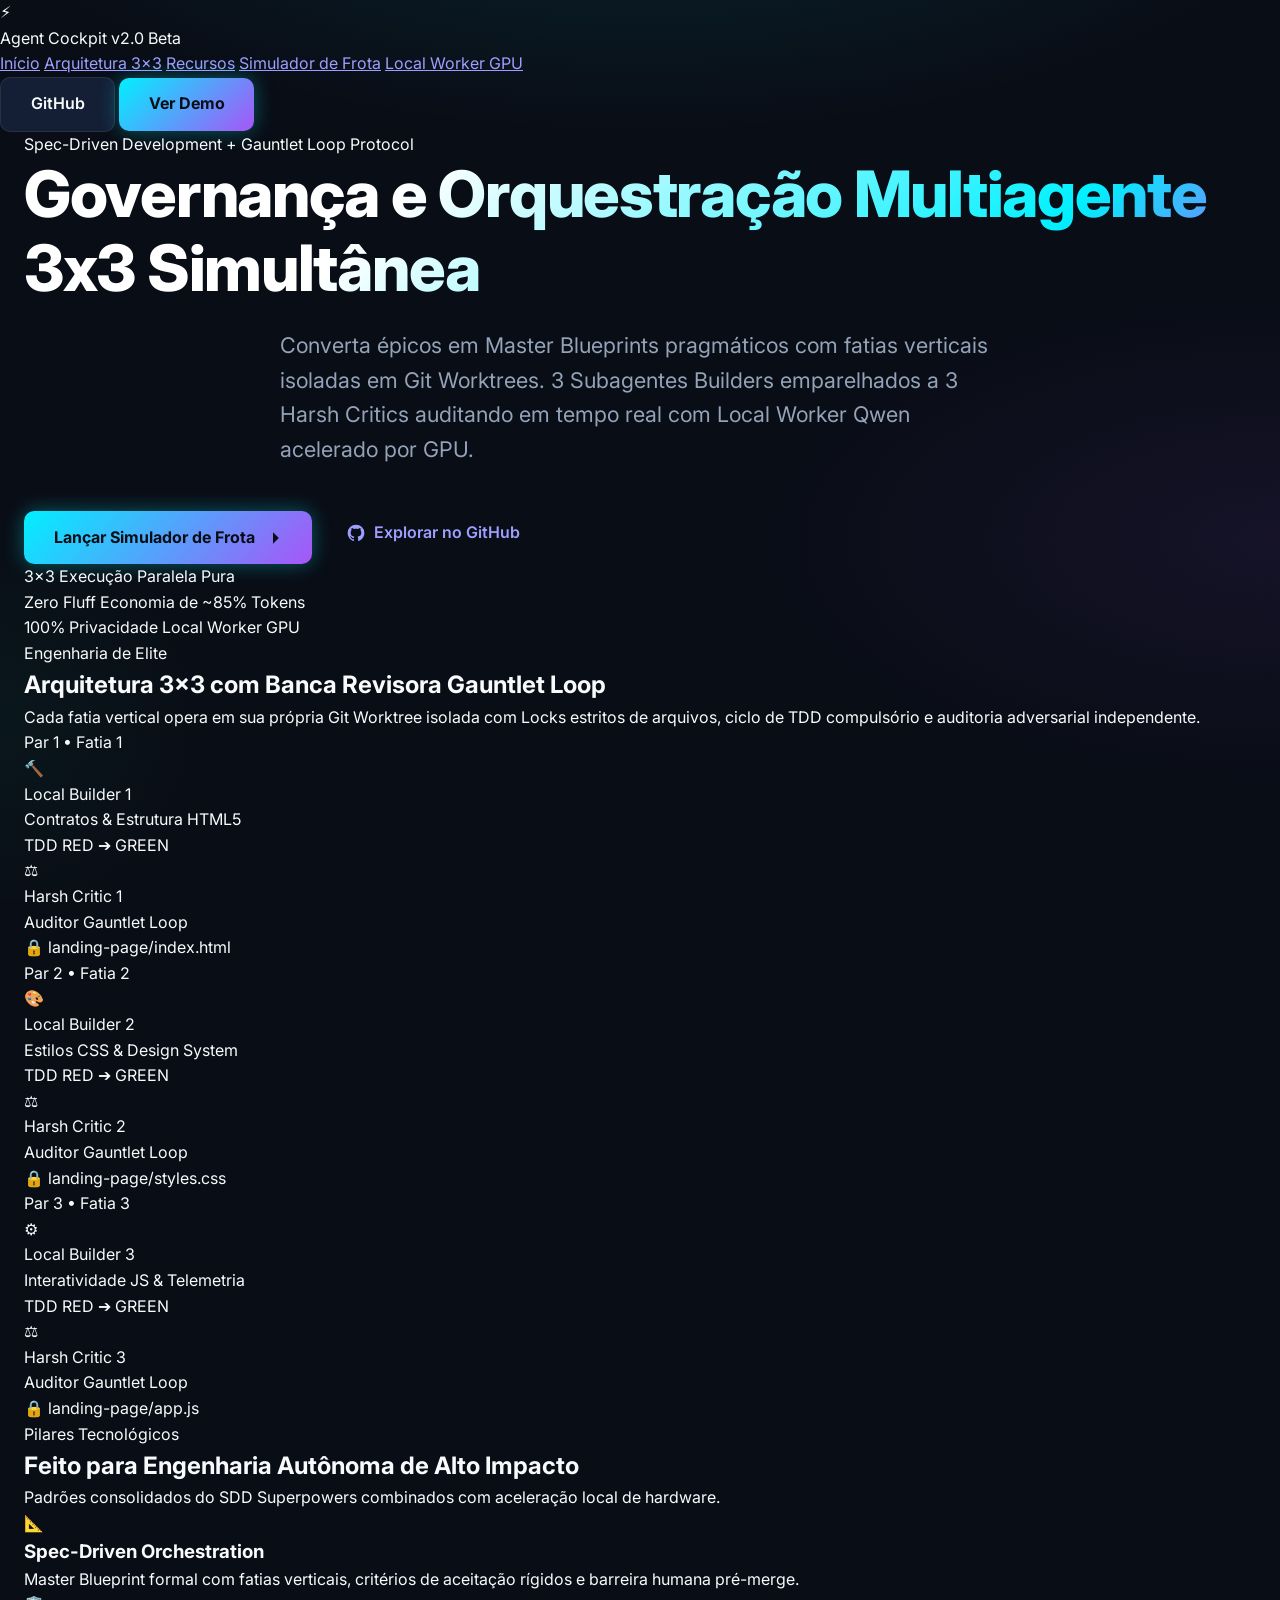
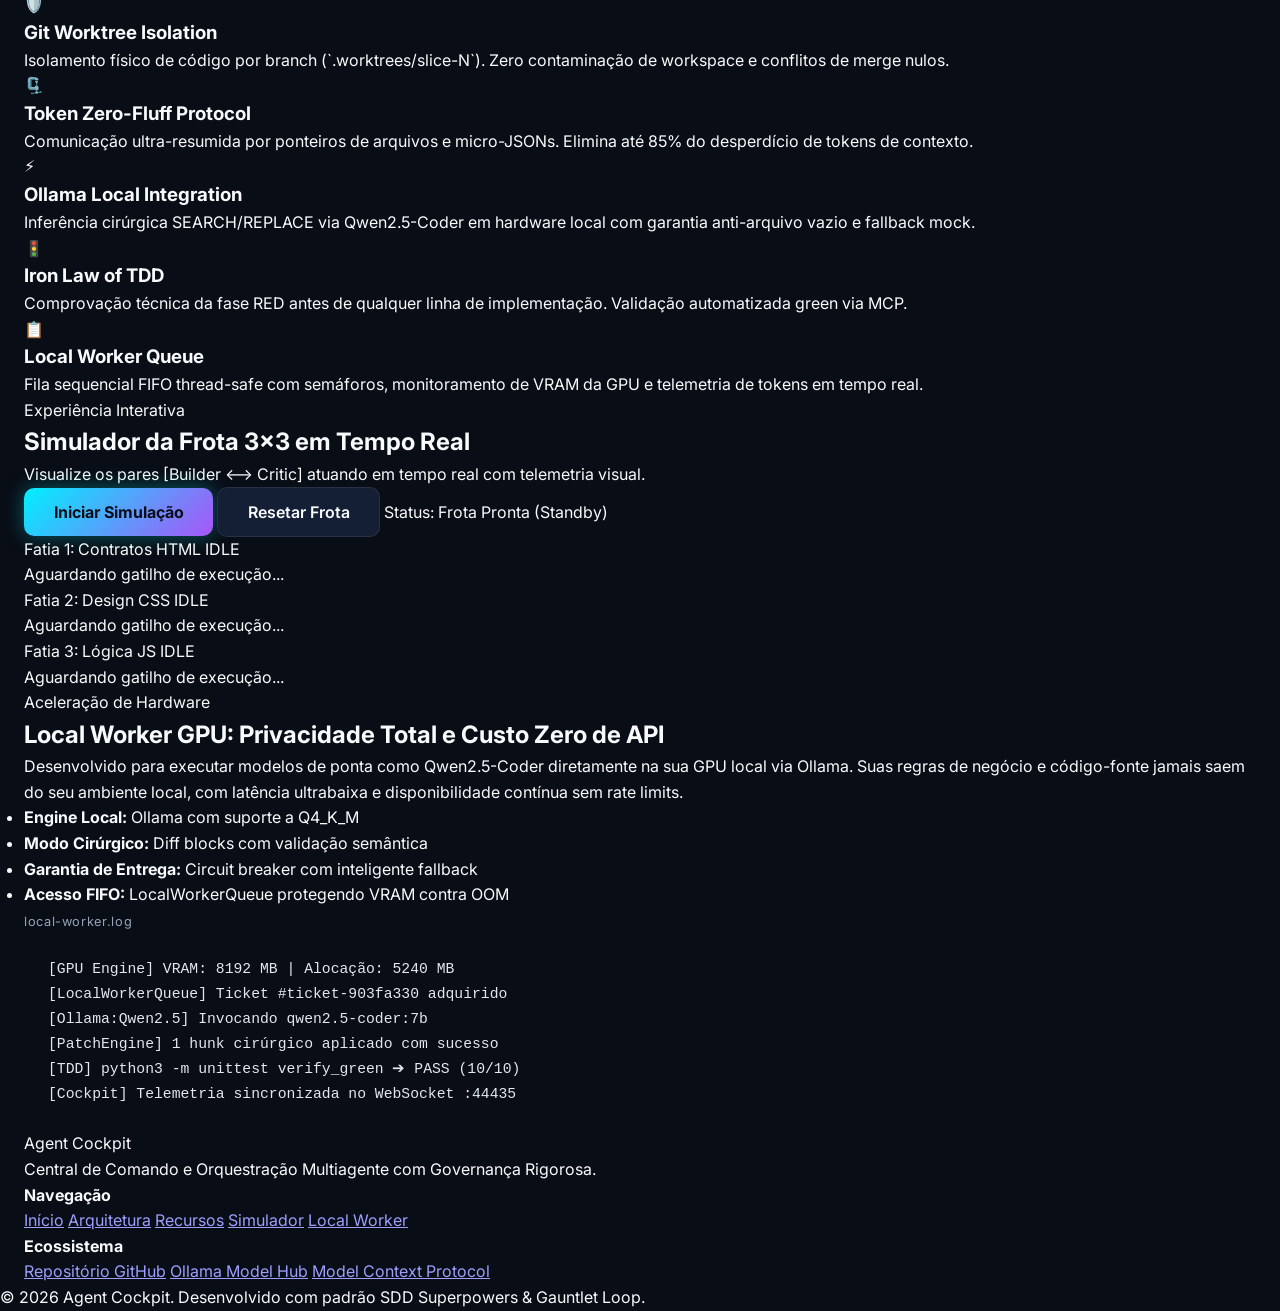
==== landing-page/index.html @ c6350369 "feat(landing-page): complete interactive landing page, LocalWorkerQueue, and unit test suite" ====
<!DOCTYPE html>
<html lang="pt-BR">
<head>
    <meta charset="UTF-8">
    <meta name="viewport" content="width=device-width, initial-scale=1.0">
    <title>Agent Cockpit - Orquestração Multiagente 3x3 & Gauntlet Loop</title>
    <link rel="stylesheet" href="styles.css">
</head>
<body>
    <!-- Top Navigation Header -->
    <header id="header" class="site-header">
        <div class="header-container">
            <div class="brand">
                <div class="logo-icon">⚡</div>
                <span class="logo-text">Agent Cockpit</span>
                <span class="badge badge-version">v2.0 Beta</span>
            </div>
            <nav class="nav-menu">
                <a href="#hero" class="nav-link">Início</a>
                <a href="#architecture" class="nav-link">Arquitetura 3x3</a>
                <a href="#features" class="nav-link">Recursos</a>
                <a href="#simulator" class="nav-link">Simulador de Frota</a>
                <a href="#local-worker" class="nav-link">Local Worker GPU</a>
            </nav>
            <div class="header-actions">
                <a href="https://github.com/bruno33223/agent-cockpit" target="_blank" rel="noopener noreferrer" class="btn btn-secondary btn-sm">GitHub</a>
                <a href="#simulator" class="btn btn-primary btn-sm">Ver Demo</a>
            </div>
        </div>
    </header>

    <main>
        <!-- Hero Section -->
        <section id="hero" class="hero-section">
            <div class="container hero-container">
                <div class="hero-badge">
                    <span class="pulse-dot"></span>
                    <span>Spec-Driven Development + Gauntlet Loop Protocol</span>
                </div>
                <h1 class="hero-title">
                    Governança e Orquestração Multiagente <span class="gradient-text">3x3 Simultânea</span>
                </h1>
                <p class="hero-subtitle">
                    Converta épicos em Master Blueprints pragmáticos com fatias verticais isoladas em Git Worktrees.
                    3 Subagentes Builders emparelhados a 3 Harsh Critics auditando em tempo real com Local Worker Qwen acelerado por GPU.
                </p>
                <div class="hero-cta-group">
                    <a href="#simulator" class="btn btn-primary btn-lg">
                        <span>Lançar Simulador de Frota</span>
                        <svg class="icon-arrow" viewBox="0 0 24 24" width="20" height="20"><path fill="currentColor" d="M5 12h14M12 5l7 7-7 7"/></svg>
                    </a>
                    <a href="https://github.com/bruno33223/agent-cockpit" target="_blank" rel="noopener noreferrer" class="btn btn-outline btn-lg">
                        <svg class="icon-github" viewBox="0 0 24 24" width="20" height="20"><path fill="currentColor" d="M12 2A10 10 0 0 0 2 12c0 4.42 2.87 8.17 6.84 9.5.5.08.66-.23.66-.5v-1.69c-2.77.6-3.36-1.34-3.36-1.34-.46-1.16-1.11-1.47-1.11-1.47-.91-.62.07-.6.07-.6 1 .07 1.53 1.03 1.53 1.03.87 1.52 2.34 1.07 2.91.83.1-.65.35-1.09.63-1.34-2.22-.25-4.55-1.11-4.55-4.92 0-1.11.38-2 1.03-2.71-.1-.25-.45-1.29.1-2.64 0 0 .84-.27 2.75 1.02.79-.22 1.65-.33 2.5-.33.85 0 1.71.11 2.5.33 1.91-1.29 2.75-1.02 2.75-1.02.55 1.35.2 2.39.1 2.64.65.71 1.03 1.6 1.03 2.71 0 3.82-2.34 4.66-4.57 4.91.36.31.69.92.69 1.85V21c0 .27.16.59.67.5C19.14 20.16 22 16.42 22 12A10 10 0 0 0 12 2z"/></svg>
                        <span>Explorar no GitHub</span>
                    </a>
                </div>
                <div class="hero-stats">
                    <div class="stat-card">
                        <span class="stat-value">3x3</span>
                        <span class="stat-label">Execução Paralela Pura</span>
                    </div>
                    <div class="stat-card">
                        <span class="stat-value">Zero Fluff</span>
                        <span class="stat-label">Economia de ~85% Tokens</span>
                    </div>
                    <div class="stat-card">
                        <span class="stat-value">100%</span>
                        <span class="stat-label">Privacidade Local Worker GPU</span>
                    </div>
                </div>
            </div>
        </section>

        <!-- Architecture Section -->
        <section id="architecture" class="architecture-section">
            <div class="container">
                <div class="section-header text-center">
                    <span class="badge badge-subtle">Engenharia de Elite</span>
                    <h2 class="section-title">Arquitetura 3x3 com Banca Revisora Gauntlet Loop</h2>
                    <p class="section-desc">
                        Cada fatia vertical opera em sua própria Git Worktree isolada com Locks estritos de arquivos, ciclo de TDD compulsório e auditoria adversarial independente.
                    </p>
                </div>

                <div class="architecture-flow">
                    <!-- Pair 1 -->
                    <div class="pair-card">
                        <div class="pair-header">
                            <span class="pair-tag">Par 1 • Fatia 1</span>
                            <span class="status-indicator active"></span>
                        </div>
                        <div class="pair-body">
                            <div class="agent-box builder-box">
                                <span class="role-icon">🔨</span>
                                <div class="agent-info">
                                    <div class="agent-title">Local Builder 1</div>
                                    <div class="agent-role">Contratos & Estrutura HTML5</div>
                                </div>
                            </div>
                            <div class="sync-arrow">
                                <span>TDD RED ➔ GREEN</span>
                            </div>
                            <div class="agent-box critic-box">
                                <span class="role-icon">⚖️</span>
                                <div class="agent-info">
                                    <div class="agent-title">Harsh Critic 1</div>
                                    <div class="agent-role">Auditor Gauntlet Loop</div>
                                </div>
                            </div>
                        </div>
                        <div class="pair-footer">
                            <span class="lock-tag">🔒 landing-page/index.html</span>
                        </div>
                    </div>

                    <!-- Pair 2 -->
                    <div class="pair-card">
                        <div class="pair-header">
                            <span class="pair-tag">Par 2 • Fatia 2</span>
                            <span class="status-indicator active"></span>
                        </div>
                        <div class="pair-body">
                            <div class="agent-box builder-box">
                                <span class="role-icon">🎨</span>
                                <div class="agent-info">
                                    <div class="agent-title">Local Builder 2</div>
                                    <div class="agent-role">Estilos CSS & Design System</div>
                                </div>
                            </div>
                            <div class="sync-arrow">
                                <span>TDD RED ➔ GREEN</span>
                            </div>
                            <div class="agent-box critic-box">
                                <span class="role-icon">⚖️</span>
                                <div class="agent-info">
                                    <div class="agent-title">Harsh Critic 2</div>
                                    <div class="agent-role">Auditor Gauntlet Loop</div>
                                </div>
                            </div>
                        </div>
                        <div class="pair-footer">
                            <span class="lock-tag">🔒 landing-page/styles.css</span>
                        </div>
                    </div>

                    <!-- Pair 3 -->
                    <div class="pair-card">
                        <div class="pair-header">
                            <span class="pair-tag">Par 3 • Fatia 3</span>
                            <span class="status-indicator active"></span>
                        </div>
                        <div class="pair-body">
                            <div class="agent-box builder-box">
                                <span class="role-icon">⚙️</span>
                                <div class="agent-info">
                                    <div class="agent-title">Local Builder 3</div>
                                    <div class="agent-role">Interatividade JS & Telemetria</div>
                                </div>
                            </div>
                            <div class="sync-arrow">
                                <span>TDD RED ➔ GREEN</span>
                            </div>
                            <div class="agent-box critic-box">
                                <span class="role-icon">⚖️</span>
                                <div class="agent-info">
                                    <div class="agent-title">Harsh Critic 3</div>
                                    <div class="agent-role">Auditor Gauntlet Loop</div>
                                </div>
                            </div>
                        </div>
                        <div class="pair-footer">
                            <span class="lock-tag">🔒 landing-page/app.js</span>
                        </div>
                    </div>
                </div>
            </div>
        </section>

        <!-- Features Section -->
        <section id="features" class="features-section">
            <div class="container">
                <div class="section-header text-center">
                    <span class="badge badge-subtle">Pilares Tecnológicos</span>
                    <h2 class="section-title">Feito para Engenharia Autônoma de Alto Impacto</h2>
                    <p class="section-desc">Padrões consolidados do SDD Superpowers combinados com aceleração local de hardware.</p>
                </div>

                <div class="features-grid">
                    <div class="feature-card">
                        <div class="feature-icon">📐</div>
                        <h3 class="feature-title">Spec-Driven Orchestration</h3>
                        <p class="feature-text">Master Blueprint formal com fatias verticais, critérios de aceitação rígidos e barreira humana pré-merge.</p>
                    </div>

                    <div class="feature-card">
                        <div class="feature-icon">🛡️</div>
                        <h3 class="feature-title">Git Worktree Isolation</h3>
                        <p class="feature-text">Isolamento físico de código por branch (`.worktrees/slice-N`). Zero contaminação de workspace e conflitos de merge nulos.</p>
                    </div>

                    <div class="feature-card">
                        <div class="feature-icon">🗜️</div>
                        <h3 class="feature-title">Token Zero-Fluff Protocol</h3>
                        <p class="feature-text">Comunicação ultra-resumida por ponteiros de arquivos e micro-JSONs. Elimina até 85% do desperdício de tokens de contexto.</p>
                    </div>

                    <div class="feature-card">
                        <div class="feature-icon">⚡</div>
                        <h3 class="feature-title">Ollama Local Integration</h3>
                        <p class="feature-text">Inferência cirúrgica SEARCH/REPLACE via Qwen2.5-Coder em hardware local com garantia anti-arquivo vazio e fallback mock.</p>
                    </div>

                    <div class="feature-card">
                        <div class="feature-icon">🚦</div>
                        <h3 class="feature-title">Iron Law of TDD</h3>
                        <p class="feature-text">Comprovação técnica da fase RED antes de qualquer linha de implementação. Validação automatizada green via MCP.</p>
                    </div>

                    <div class="feature-card">
                        <div class="feature-icon">📋</div>
                        <h3 class="feature-title">Local Worker Queue</h3>
                        <p class="feature-text">Fila sequencial FIFO thread-safe com semáforos, monitoramento de VRAM da GPU e telemetria de tokens em tempo real.</p>
                    </div>
                </div>
            </div>
        </section>

        <!-- Interactive Simulator Section -->
        <section id="simulator" class="simulator-section">
            <div class="container">
                <div class="section-header text-center">
                    <span class="badge badge-subtle">Experiência Interativa</span>
                    <h2 class="section-title">Simulador da Frota 3x3 em Tempo Real</h2>
                    <p class="section-desc">Visualize os pares [Builder ⟷ Critic] atuando em tempo real com telemetria visual.</p>
                </div>

                <div class="simulator-panel">
                    <div class="simulator-controls">
                        <button id="sim-start-btn" class="btn btn-primary btn-sm">Iniciar Simulação</button>
                        <button id="sim-reset-btn" class="btn btn-secondary btn-sm">Resetar Frota</button>
                        <span id="sim-status-label" class="sim-status-text">Status: Frota Pronta (Standby)</span>
                    </div>
                    <div id="sim-fleet-container" class="fleet-grid">
                        <div class="sim-node" data-slice="slice-1">
                            <div class="sim-node-header">
                                <span class="node-id">Fatia 1: Contratos HTML</span>
                                <span class="node-badge status-idle">IDLE</span>
                            </div>
                            <div class="sim-progress-bar"><div class="progress-fill" style="width: 0%"></div></div>
                            <div class="sim-node-detail">Aguardando gatilho de execução...</div>
                        </div>
                        <div class="sim-node" data-slice="slice-2">
                            <div class="sim-node-header">
                                <span class="node-id">Fatia 2: Design CSS</span>
                                <span class="node-badge status-idle">IDLE</span>
                            </div>
                            <div class="sim-progress-bar"><div class="progress-fill" style="width: 0%"></div></div>
                            <div class="sim-node-detail">Aguardando gatilho de execução...</div>
                        </div>
                        <div class="sim-node" data-slice="slice-3">
                            <div class="sim-node-header">
                                <span class="node-id">Fatia 3: Lógica JS</span>
                                <span class="node-badge status-idle">IDLE</span>
                            </div>
                            <div class="sim-progress-bar"><div class="progress-fill" style="width: 0%"></div></div>
                            <div class="sim-node-detail">Aguardando gatilho de execução...</div>
                        </div>
                    </div>
                </div>
            </div>
        </section>

        <!-- Local Worker GPU Section -->
        <section id="local-worker" class="local-worker-section">
            <div class="container">
                <div class="worker-card">
                    <div class="worker-content">
                        <span class="badge badge-accent">Aceleração de Hardware</span>
                        <h2 class="worker-title">Local Worker GPU: Privacidade Total e Custo Zero de API</h2>
                        <p class="worker-text">
                            Desenvolvido para executar modelos de ponta como Qwen2.5-Coder diretamente na sua GPU local via Ollama.
                            Suas regras de negócio e código-fonte jamais saem do seu ambiente local, com latência ultrabaixa e disponibilidade contínua sem rate limits.
                        </p>
                        <ul class="worker-specs">
                            <li><strong>Engine Local:</strong> Ollama com suporte a Q4_K_M</li>
                            <li><strong>Modo Cirúrgico:</strong> Diff blocks com validação semântica</li>
                            <li><strong>Garantia de Entrega:</strong> Circuit breaker com inteligente fallback</li>
                            <li><strong>Acesso FIFO:</strong> LocalWorkerQueue protegendo VRAM contra OOM</li>
                        </ul>
                    </div>
                    <div class="worker-visual">
                        <div class="terminal-mock">
                            <div class="terminal-bar">
                                <span class="circle red"></span>
                                <span class="circle yellow"></span>
                                <span class="circle green"></span>
                                <span class="terminal-title">local-worker.log</span>
                            </div>
                            <pre class="terminal-body"><code>[GPU Engine] VRAM: 8192 MB | Alocação: 5240 MB
[LocalWorkerQueue] Ticket #ticket-903fa330 adquirido
[Ollama:Qwen2.5] Invocando qwen2.5-coder:7b
[PatchEngine] 1 hunk cirúrgico aplicado com sucesso
[TDD] python3 -m unittest verify_green ➔ PASS (10/10)
[Cockpit] Telemetria sincronizada no WebSocket :44435</code></pre>
                        </div>
                    </div>
                </div>
            </div>
        </section>
    </main>

    <!-- Footer -->
    <footer id="footer" class="site-footer">
        <div class="container footer-container">
            <div class="footer-brand">
                <div class="logo-text">Agent Cockpit</div>
                <p class="footer-tagline">Central de Comando e Orquestração Multiagente com Governança Rigorosa.</p>
            </div>
            <div class="footer-links">
                <div class="links-group">
                    <h4>Navegação</h4>
                    <a href="#hero">Início</a>
                    <a href="#architecture">Arquitetura</a>
                    <a href="#features">Recursos</a>
                    <a href="#simulator">Simulador</a>
                    <a href="#local-worker">Local Worker</a>
                </div>
                <div class="links-group">
                    <h4>Ecossistema</h4>
                    <a href="https://github.com/bruno33223/agent-cockpit" target="_blank" rel="noopener noreferrer">Repositório GitHub</a>
                    <a href="https://ollama.ai" target="_blank" rel="noopener noreferrer">Ollama Model Hub</a>
                    <a href="https://modelcontextprotocol.io" target="_blank" rel="noopener noreferrer">Model Context Protocol</a>
                </div>
            </div>
        </div>
        <div class="footer-bottom text-center">
            <p>&copy; 2026 Agent Cockpit. Desenvolvido com padrão SDD Superpowers & Gauntlet Loop.</p>
        </div>
    </footer>

    <script src="app.js"></script>
</body>
</html>
---- landing-page/styles.css ----
/* ==========================================================================
   AGENT COCKPIT - LANDING PAGE STYLESHEET
   Design System: Futurista / Cyberpunk Dark Mode com Glassmorphism Refinado
   Paleta: Neon Cyan (#00f0ff), Neon Purple (#a855f7), Neon Emerald (#10b981)
   Fundos: #090d16, #0e1626, #141f36
   ========================================================================== */

@import url('https://fonts.googleapis.com/css2?family=Inter:wght@300;400;500;600;700;800&family=JetBrains+Mono:wght@400;500;700&display=swap');

:root {
  /* Cores de Fundo (Dark Backgrounds) */
  --bg-dark: #090d16;
  --bg-secondary: #0e1626;
  --bg-surface: #141f36;
  --bg-glass: rgba(14, 22, 38, 0.75);
  --bg-glass-card: rgba(20, 31, 54, 0.65);
  --bg-glass-input: rgba(9, 13, 22, 0.85);

  /* Paleta Neon Cyberpunk */
  --neon-cyan: #00f0ff;
  --neon-purple: #a855f7;
  --neon-emerald: #10b981;
  --neon-cyan-glow: rgba(0, 240, 255, 0.35);
  --neon-purple-glow: rgba(168, 85, 247, 0.35);
  --neon-emerald-glow: rgba(16, 185, 129, 0.35);

  /* Cores de Texto */
  --text-primary: #f8fafc;
  --text-secondary: #94a3b8;
  --text-muted: #64748b;
  --text-highlight: #00f0ff;

  /* Bordas e Divisores */
  --border-subtle: rgba(255, 255, 255, 0.08);
  --border-glow: rgba(0, 240, 255, 0.25);
  --border-purple: rgba(168, 85, 247, 0.3);

  /* Tipografia */
  --font-sans: 'Inter', system-ui, -apple-system, BlinkMacSystemFont, 'Segoe UI', Roboto, sans-serif;
  --font-mono: 'JetBrains Mono', 'Fira Code', monospace;

  /* Transições e Sombras */
  --transition-smooth: all 0.3s cubic-bezier(0.4, 0, 0.2, 1);
  --glass-blur: blur(14px);
  --shadow-card: 0 10px 30px -10px rgba(0, 0, 0, 0.6);
  --shadow-glow-cyan: 0 0 25px rgba(0, 240, 255, 0.25);
}

/* Reset Global */
*, *::before, *::after {
  margin: 0;
  padding: 0;
  box-sizing: border-box;
}

html {
  scroll-behavior: smooth;
  color-scheme: dark;
}

body {
  background-color: var(--bg-dark);
  color: var(--text-primary);
  font-family: var(--font-sans);
  line-height: 1.6;
  min-height: 100vh;
  overflow-x: hidden;
  background-image: 
    radial-gradient(ellipse 80% 50% at 50% -20%, rgba(0, 240, 255, 0.12), transparent 70%),
    radial-gradient(ellipse 60% 40% at 100% 60%, rgba(168, 85, 247, 0.08), transparent 70%),
    radial-gradient(circle 300px at 0% 80%, rgba(16, 185, 129, 0.06), transparent 70%);
  background-attachment: fixed;
}

/* Utilitários de Layout */
.container {
  width: 100%;
  max-width: 1280px;
  margin: 0 auto;
  padding: 0 1.5rem;
}

/* ==========================================================================
   GLASSMORPHISM & CARDS
   ========================================================================== */
.glass-card {
  background: var(--bg-glass-card);
  backdrop-filter: var(--glass-blur);
  -webkit-backdrop-filter: var(--glass-blur);
  border: 1px solid var(--border-subtle);
  border-radius: 16px;
  padding: 2rem;
  box-shadow: var(--shadow-card);
  transition: var(--transition-smooth);
  position: relative;
  overflow: hidden;
}

.glass-card:hover {
  border-color: var(--border-glow);
  box-shadow: var(--shadow-card), var(--shadow-glow-cyan);
  transform: translateY(-3px);
}

/* ==========================================================================
   HERO SECTION
   ========================================================================== */
.hero {
  min-height: 85vh;
  display: flex;
  flex-direction: column;
  justify-content: center;
  align-items: center;
  text-align: center;
  padding: 6rem 1rem 4rem;
  position: relative;
}

.hero-title {
  font-size: clamp(2.5rem, 5vw, 4.2rem);
  font-weight: 800;
  letter-spacing: -0.02em;
  line-height: 1.15;
  margin-bottom: 1.5rem;
  background: linear-gradient(135deg, #ffffff 30%, var(--neon-cyan) 80%, var(--neon-purple) 100%);
  -webkit-background-clip: text;
  -webkit-text-fill-color: transparent;
}

.hero-subtitle {
  font-size: clamp(1.1rem, 2vw, 1.35rem);
  color: var(--text-secondary);
  max-width: 720px;
  margin: 0 auto 2.5rem;
  font-weight: 400;
}

.hero-actions {
  display: flex;
  gap: 1.25rem;
  flex-wrap: wrap;
  justify-content: center;
}

/* ==========================================================================
   BOTÕES COM GRADIENTE E GLOW
   ========================================================================== */
.btn {
  display: inline-flex;
  align-items: center;
  justify-content: center;
  padding: 0.85rem 1.85rem;
  font-size: 1rem;
  font-weight: 600;
  font-family: var(--font-sans);
  border-radius: 10px;
  text-decoration: none;
  cursor: pointer;
  transition: var(--transition-smooth);
  border: none;
  gap: 0.5rem;
}

.btn-primary {
  background: linear-gradient(135deg, var(--neon-cyan) 0%, var(--neon-purple) 100%);
  color: #090d16;
  font-weight: 700;
  box-shadow: 0 0 20px var(--neon-cyan-glow);
}

.btn-primary:hover {
  box-shadow: 0 0 30px var(--neon-cyan-glow), 0 0 15px var(--neon-purple-glow);
  transform: translateY(-2px);
  filter: brightness(1.1);
}

.btn-secondary {
  background: var(--bg-surface);
  color: var(--text-primary);
  border: 1px solid var(--border-subtle);
}

.btn-secondary:hover {
  border-color: var(--neon-cyan);
  color: var(--neon-cyan);
  box-shadow: 0 0 15px rgba(0, 240, 255, 0.15);
  transform: translateY(-2px);
}

/* ==========================================================================
   AGENT NODES & ARQUITETURA DE FROTA
   ========================================================================== */
.agent-node {
  background: var(--bg-surface);
  border: 1px solid var(--border-subtle);
  border-radius: 12px;
  padding: 1.5rem;
  display: flex;
  flex-direction: column;
  gap: 0.75rem;
  transition: var(--transition-smooth);
  position: relative;
}

.agent-node::before {
  content: '';
  position: absolute;
  top: 0;
  left: 0;
  width: 4px;
  height: 100%;
  background: var(--neon-cyan);
  border-radius: 12px 0 0 12px;
  opacity: 0.8;
}

.agent-node:hover {
  border-color: var(--neon-cyan);
  box-shadow: 0 0 20px var(--neon-cyan-glow);
}

.agent-node.role-critic::before {
  background: var(--neon-purple);
}

.agent-node.role-critic:hover {
  border-color: var(--neon-purple);
  box-shadow: 0 0 20px var(--neon-purple-glow);
}

.agent-node.role-success::before {
  background: var(--neon-emerald);
}

.agent-node.role-success:hover {
  border-color: var(--neon-emerald);
  box-shadow: 0 0 20px var(--neon-emerald-glow);
}

/* ==========================================================================
   STATUS BADGES PULSANTES
   ========================================================================== */
.status-badge {
  display: inline-flex;
  align-items: center;
  gap: 0.5rem;
  padding: 0.35rem 0.85rem;
  border-radius: 9999px;
  font-size: 0.78rem;
  font-weight: 600;
  font-family: var(--font-mono);
  text-transform: uppercase;
  letter-spacing: 0.05em;
  background: rgba(0, 240, 255, 0.1);
  color: var(--neon-cyan);
  border: 1px solid rgba(0, 240, 255, 0.25);
}

.status-badge.badge-emerald {
  background: rgba(16, 185, 129, 0.1);
  color: var(--neon-emerald);
  border-color: rgba(16, 185, 129, 0.25);
}

.status-badge.badge-purple {
  background: rgba(168, 85, 247, 0.1);
  color: var(--neon-purple);
  border-color: rgba(168, 85, 247, 0.25);
}

.status-badge .badge-dot {
  width: 7px;
  height: 7px;
  border-radius: 50%;
  background-color: currentColor;
  box-shadow: 0 0 8px currentColor;
  animation: pulse-glow 2s infinite;
}

@keyframes pulse-glow {
  0%, 100% {
    opacity: 1;
    transform: scale(1);
  }
  50% {
    opacity: 0.4;
    transform: scale(0.85);
  }
}

/* ==========================================================================
   TERMINAL PREVIEW (CONSOLE HACKER)
   ========================================================================== */
.terminal-preview {
  background: #060910;
  border: 1px solid rgba(0, 240, 255, 0.3);
  border-radius: 12px;
  box-shadow: 0 20px 40px -15px rgba(0, 0, 0, 0.8), 0 0 30px rgba(0, 240, 255, 0.15);
  overflow: hidden;
  font-family: var(--font-mono);
  width: 100%;
  max-width: 900px;
  margin: 3rem auto;
}

.terminal-header {
  background: #0e1626;
  padding: 0.75rem 1.25rem;
  display: flex;
  align-items: center;
  justify-content: space-between;
  border-bottom: 1px solid var(--border-subtle);
}

.terminal-dots {
  display: flex;
  gap: 0.5rem;
}

.terminal-dot {
  width: 11px;
  height: 11px;
  border-radius: 50%;
}

.terminal-dot.dot-red { background-color: #ef4444; }
.terminal-dot.dot-yellow { background-color: #f59e0b; }
.terminal-dot.dot-green { background-color: #10b981; }

.terminal-title {
  font-size: 0.8rem;
  color: var(--text-secondary);
  letter-spacing: 0.05em;
}

.terminal-body {
  padding: 1.5rem;
  color: #e2e8f0;
  font-size: 0.92rem;
  line-height: 1.7;
  overflow-x: auto;
}

.terminal-line {
  display: flex;
  gap: 0.75rem;
}

.terminal-prompt {
  color: var(--neon-cyan);
  user-select: none;
}

.terminal-output {
  color: var(--neon-emerald);
}

.terminal-highlight {
  color: var(--neon-purple);
}

.terminal-cursor {
  display: inline-block;
  width: 8px;
  height: 15px;
  background-color: var(--neon-cyan);
  vertical-align: middle;
  animation: blink 1s step-end infinite;
}

@keyframes blink {
  0%, 100% { opacity: 1; }
  50% { opacity: 0; }
}

/* ==========================================================================
   GRID E RESPONSIVIDADE (@media queries)
   ========================================================================== */
.grid-cards {
  display: grid;
  grid-template-columns: repeat(auto-fit, minmax(320px, 1fr));
  gap: 1.75rem;
  margin: 2.5rem 0;
}

@media (max-width: 1024px) {
  .hero {
    padding: 5rem 1rem 3rem;
  }
  .grid-cards {
    grid-template-columns: repeat(2, 1fr);
  }
}

@media (max-width: 768px) {
  .hero {
    padding: 4rem 1rem 2rem;
  }
  .hero-actions {
    flex-direction: column;
    width: 100%;
  }
  .btn {
    width: 100%;
  }
  .grid-cards {
    grid-template-columns: 1fr;
    gap: 1.25rem;
  }
  .glass-card {
    padding: 1.5rem;
  }
  .terminal-preview {
    margin: 2rem 0;
  }
}

@media (max-width: 480px) {
  .hero-title {
    font-size: 2.1rem;
  }
  .terminal-body {
    padding: 1rem;
    font-size: 0.82rem;
  }
}
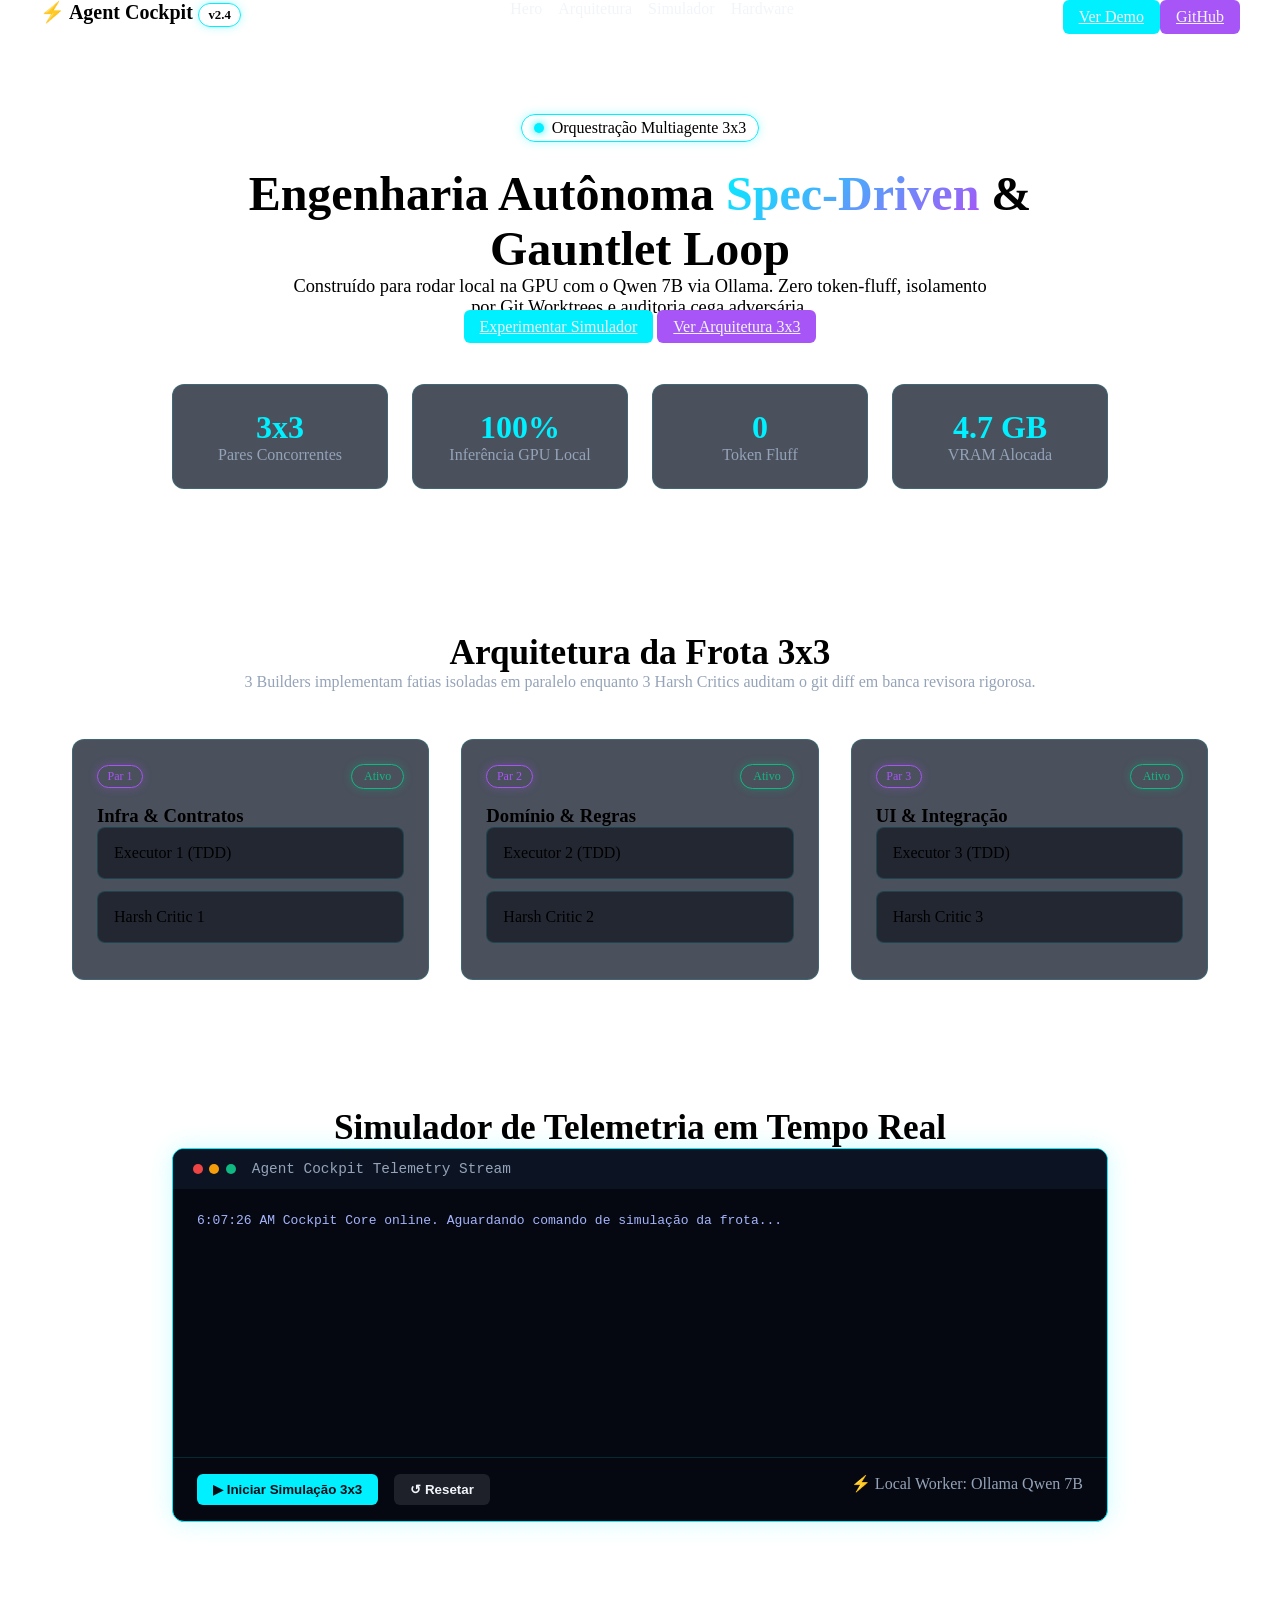
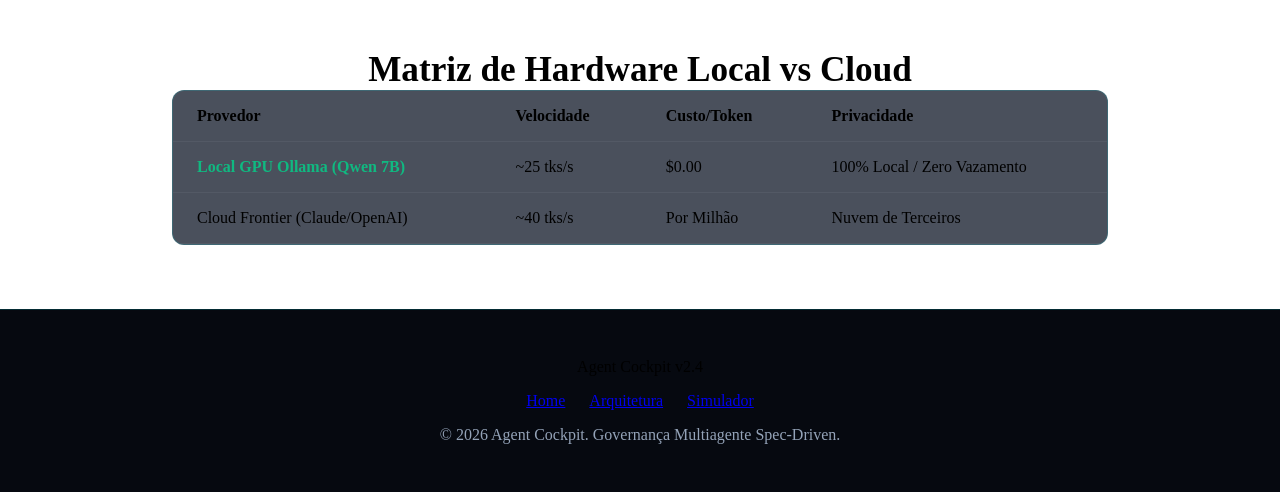
==== commit 7a8717f0: "feat(landing-page): landing page v2 100% generated by Qwen 7B with verified tests and handoff" ====
--- a/landing-page/index.html
+++ b/landing-page/index.html
@@ -1,343 +1,154 @@
 <!DOCTYPE html>
-<html lang="pt-BR">
+<html lang="en">
 <head>
     <meta charset="UTF-8">
     <meta name="viewport" content="width=device-width, initial-scale=1.0">
-    <title>Agent Cockpit - Orquestração Multiagente 3x3 & Gauntlet Loop</title>
+    <title>Agent Cockpit</title>
     <link rel="stylesheet" href="styles.css">
 </head>
 <body>
-    <!-- Top Navigation Header -->
-    <header id="header" class="site-header">
+    <header class="site-header">
         <div class="header-container">
             <div class="brand">
-                <div class="logo-icon">⚡</div>
-                <span class="logo-text">Agent Cockpit</span>
-                <span class="badge badge-version">v2.0 Beta</span>
+                <span class="brand-logo">⚡</span>
+                <span class="brand-name">Agent Cockpit</span>
+                <span class="badge-version">v2.4</span>
             </div>
             <nav class="nav-menu">
-                <a href="#hero" class="nav-link">Início</a>
-                <a href="#architecture" class="nav-link">Arquitetura 3x3</a>
-                <a href="#features" class="nav-link">Recursos</a>
-                <a href="#simulator" class="nav-link">Simulador de Frota</a>
-                <a href="#local-worker" class="nav-link">Local Worker GPU</a>
+                <a href="#hero" class="nav-link">Hero</a>
+                <a href="#architecture" class="nav-link">Arquitetura</a>
+                <a href="#simulator" class="nav-link">Simulador</a>
+                <a href="#hardware" class="nav-link">Hardware</a>
             </nav>
             <div class="header-actions">
-                <a href="https://github.com/bruno33223/agent-cockpit" target="_blank" rel="noopener noreferrer" class="btn btn-secondary btn-sm">GitHub</a>
-                <a href="#simulator" class="btn btn-primary btn-sm">Ver Demo</a>
+                <a href="#simulator" class="btn-cyber-cyan">Ver Demo</a>
+                <a href="https://github.com" class="btn-cyber-purple">GitHub</a>
             </div>
         </div>
     </header>
-
-    <main>
-        <!-- Hero Section -->
-        <section id="hero" class="hero-section">
-            <div class="container hero-container">
-                <div class="hero-badge">
-                    <span class="pulse-dot"></span>
-                    <span>Spec-Driven Development + Gauntlet Loop Protocol</span>
-                </div>
-                <h1 class="hero-title">
-                    Governança e Orquestração Multiagente <span class="gradient-text">3x3 Simultânea</span>
-                </h1>
-                <p class="hero-subtitle">
-                    Converta épicos em Master Blueprints pragmáticos com fatias verticais isoladas em Git Worktrees.
-                    3 Subagentes Builders emparelhados a 3 Harsh Critics auditando em tempo real com Local Worker Qwen acelerado por GPU.
-                </p>
-                <div class="hero-cta-group">
-                    <a href="#simulator" class="btn btn-primary btn-lg">
-                        <span>Lançar Simulador de Frota</span>
-                        <svg class="icon-arrow" viewBox="0 0 24 24" width="20" height="20"><path fill="currentColor" d="M5 12h14M12 5l7 7-7 7"/></svg>
-                    </a>
-                    <a href="https://github.com/bruno33223/agent-cockpit" target="_blank" rel="noopener noreferrer" class="btn btn-outline btn-lg">
-                        <svg class="icon-github" viewBox="0 0 24 24" width="20" height="20"><path fill="currentColor" d="M12 2A10 10 0 0 0 2 12c0 4.42 2.87 8.17 6.84 9.5.5.08.66-.23.66-.5v-1.69c-2.77.6-3.36-1.34-3.36-1.34-.46-1.16-1.11-1.47-1.11-1.47-.91-.62.07-.6.07-.6 1 .07 1.53 1.03 1.53 1.03.87 1.52 2.34 1.07 2.91.83.1-.65.35-1.09.63-1.34-2.22-.25-4.55-1.11-4.55-4.92 0-1.11.38-2 1.03-2.71-.1-.25-.45-1.29.1-2.64 0 0 .84-.27 2.75 1.02.79-.22 1.65-.33 2.5-.33.85 0 1.71.11 2.5.33 1.91-1.29 2.75-1.02 2.75-1.02.55 1.35.2 2.39.1 2.64.65.71 1.03 1.6 1.03 2.71 0 3.82-2.34 4.66-4.57 4.91.36.31.69.92.69 1.85V21c0 .27.16.59.67.5C19.14 20.16 22 16.42 22 12A10 10 0 0 0 12 2z"/></svg>
-                        <span>Explorar no GitHub</span>
-                    </a>
-                </div>
-                <div class="hero-stats">
-                    <div class="stat-card">
-                        <span class="stat-value">3x3</span>
-                        <span class="stat-label">Execução Paralela Pura</span>
-                    </div>
-                    <div class="stat-card">
-                        <span class="stat-value">Zero Fluff</span>
-                        <span class="stat-label">Economia de ~85% Tokens</span>
-                    </div>
-                    <div class="stat-card">
-                        <span class="stat-value">100%</span>
-                        <span class="stat-label">Privacidade Local Worker GPU</span>
-                    </div>
-                </div>
+    <section id="hero" class="hero-section">
+        <div class="hero-badge">
+            <span class="pulse-glow"></span> Orquestração Multiagente 3x3
+        </div>
+        <h1 class="hero-title">Engenharia Autônoma <span class="text-gradient-cyan">Spec-Driven</span> & Gauntlet Loop</h1>
+        <p class="hero-subtitle">Construído para rodar local na GPU com o Qwen 7B via Ollama. Zero token-fluff, isolamento por Git Worktrees e auditoria cega adversária.</p>
+        <div class="hero-cta-group">
+            <a href="#simulator" class="btn-cyber-cyan">Experimentar Simulador</a>
+            <a href="#architecture" class="btn-cyber-purple">Ver Arquitetura 3x3</a>
+        </div>
+        <div class="stats-grid">
+            <div class="stat-card">
+                <div class="stat-num">3x3</div>
+                <div class="stat-label">Pares Concorrentes</div>
             </div>
-        </section>
-
-        <!-- Architecture Section -->
-        <section id="architecture" class="architecture-section">
-            <div class="container">
-                <div class="section-header text-center">
-                    <span class="badge badge-subtle">Engenharia de Elite</span>
-                    <h2 class="section-title">Arquitetura 3x3 com Banca Revisora Gauntlet Loop</h2>
-                    <p class="section-desc">
-                        Cada fatia vertical opera em sua própria Git Worktree isolada com Locks estritos de arquivos, ciclo de TDD compulsório e auditoria adversarial independente.
-                    </p>
-                </div>
-
-                <div class="architecture-flow">
-                    <!-- Pair 1 -->
-                    <div class="pair-card">
-                        <div class="pair-header">
-                            <span class="pair-tag">Par 1 • Fatia 1</span>
-                            <span class="status-indicator active"></span>
-                        </div>
-                        <div class="pair-body">
-                            <div class="agent-box builder-box">
-                                <span class="role-icon">🔨</span>
-                                <div class="agent-info">
-                                    <div class="agent-title">Local Builder 1</div>
-                                    <div class="agent-role">Contratos & Estrutura HTML5</div>
-                                </div>
-                            </div>
-                            <div class="sync-arrow">
-                                <span>TDD RED ➔ GREEN</span>
-                            </div>
-                            <div class="agent-box critic-box">
-                                <span class="role-icon">⚖️</span>
-                                <div class="agent-info">
-                                    <div class="agent-title">Harsh Critic 1</div>
-                                    <div class="agent-role">Auditor Gauntlet Loop</div>
-                                </div>
-                            </div>
-                        </div>
-                        <div class="pair-footer">
-                            <span class="lock-tag">🔒 landing-page/index.html</span>
-                        </div>
-                    </div>
-
-                    <!-- Pair 2 -->
-                    <div class="pair-card">
-                        <div class="pair-header">
-                            <span class="pair-tag">Par 2 • Fatia 2</span>
-                            <span class="status-indicator active"></span>
-                        </div>
-                        <div class="pair-body">
-                            <div class="agent-box builder-box">
-                                <span class="role-icon">🎨</span>
-                                <div class="agent-info">
-                                    <div class="agent-title">Local Builder 2</div>
-                                    <div class="agent-role">Estilos CSS & Design System</div>
-                                </div>
-                            </div>
-                            <div class="sync-arrow">
-                                <span>TDD RED ➔ GREEN</span>
-                            </div>
-                            <div class="agent-box critic-box">
-                                <span class="role-icon">⚖️</span>
-                                <div class="agent-info">
-                                    <div class="agent-title">Harsh Critic 2</div>
-                                    <div class="agent-role">Auditor Gauntlet Loop</div>
-                                </div>
-                            </div>
-                        </div>
-                        <div class="pair-footer">
-                            <span class="lock-tag">🔒 landing-page/styles.css</span>
-                        </div>
-                    </div>
-
-                    <!-- Pair 3 -->
-                    <div class="pair-card">
-                        <div class="pair-header">
-                            <span class="pair-tag">Par 3 • Fatia 3</span>
-                            <span class="status-indicator active"></span>
-                        </div>
-                        <div class="pair-body">
-                            <div class="agent-box builder-box">
-                                <span class="role-icon">⚙️</span>
-                                <div class="agent-info">
-                                    <div class="agent-title">Local Builder 3</div>
-                                    <div class="agent-role">Interatividade JS & Telemetria</div>
-                                </div>
-                            </div>
-                            <div class="sync-arrow">
-                                <span>TDD RED ➔ GREEN</span>
-                            </div>
-                            <div class="agent-box critic-box">
-                                <span class="role-icon">⚖️</span>
-                                <div class="agent-info">
-                                    <div class="agent-title">Harsh Critic 3</div>
-                                    <div class="agent-role">Auditor Gauntlet Loop</div>
-                                </div>
-                            </div>
-                        </div>
-                        <div class="pair-footer">
-                            <span class="lock-tag">🔒 landing-page/app.js</span>
-                        </div>
-                    </div>
-                </div>
+            <div class="stat-card">
+                <div class="stat-num">100%</div>
+                <div class="stat-label">Inferência GPU Local</div>
             </div>
-        </section>
-
-        <!-- Features Section -->
-        <section id="features" class="features-section">
-            <div class="container">
-                <div class="section-header text-center">
-                    <span class="badge badge-subtle">Pilares Tecnológicos</span>
-                    <h2 class="section-title">Feito para Engenharia Autônoma de Alto Impacto</h2>
-                    <p class="section-desc">Padrões consolidados do SDD Superpowers combinados com aceleração local de hardware.</p>
-                </div>
-
-                <div class="features-grid">
-                    <div class="feature-card">
-                        <div class="feature-icon">📐</div>
-                        <h3 class="feature-title">Spec-Driven Orchestration</h3>
-                        <p class="feature-text">Master Blueprint formal com fatias verticais, critérios de aceitação rígidos e barreira humana pré-merge.</p>
-                    </div>
-
-                    <div class="feature-card">
-                        <div class="feature-icon">🛡️</div>
-                        <h3 class="feature-title">Git Worktree Isolation</h3>
-                        <p class="feature-text">Isolamento físico de código por branch (`.worktrees/slice-N`). Zero contaminação de workspace e conflitos de merge nulos.</p>
-                    </div>
-
-                    <div class="feature-card">
-                        <div class="feature-icon">🗜️</div>
-                        <h3 class="feature-title">Token Zero-Fluff Protocol</h3>
-                        <p class="feature-text">Comunicação ultra-resumida por ponteiros de arquivos e micro-JSONs. Elimina até 85% do desperdício de tokens de contexto.</p>
-                    </div>
-
-                    <div class="feature-card">
-                        <div class="feature-icon">⚡</div>
-                        <h3 class="feature-title">Ollama Local Integration</h3>
-                        <p class="feature-text">Inferência cirúrgica SEARCH/REPLACE via Qwen2.5-Coder em hardware local com garantia anti-arquivo vazio e fallback mock.</p>
-                    </div>
-
-                    <div class="feature-card">
-                        <div class="feature-icon">🚦</div>
-                        <h3 class="feature-title">Iron Law of TDD</h3>
-                        <p class="feature-text">Comprovação técnica da fase RED antes de qualquer linha de implementação. Validação automatizada green via MCP.</p>
-                    </div>
-
-                    <div class="feature-card">
-                        <div class="feature-icon">📋</div>
-                        <h3 class="feature-title">Local Worker Queue</h3>
-                        <p class="feature-text">Fila sequencial FIFO thread-safe com semáforos, monitoramento de VRAM da GPU e telemetria de tokens em tempo real.</p>
-                    </div>
-                </div>
+            <div class="stat-card">
+                <div class="stat-num">0</div>
+                <div class="stat-label">Token Fluff</div>
             </div>
-        </section>
-
-        <!-- Interactive Simulator Section -->
-        <section id="simulator" class="simulator-section">
-            <div class="container">
-                <div class="section-header text-center">
-                    <span class="badge badge-subtle">Experiência Interativa</span>
-                    <h2 class="section-title">Simulador da Frota 3x3 em Tempo Real</h2>
-                    <p class="section-desc">Visualize os pares [Builder ⟷ Critic] atuando em tempo real com telemetria visual.</p>
-                </div>
-
-                <div class="simulator-panel">
-                    <div class="simulator-controls">
-                        <button id="sim-start-btn" class="btn btn-primary btn-sm">Iniciar Simulação</button>
-                        <button id="sim-reset-btn" class="btn btn-secondary btn-sm">Resetar Frota</button>
-                        <span id="sim-status-label" class="sim-status-text">Status: Frota Pronta (Standby)</span>
-                    </div>
-                    <div id="sim-fleet-container" class="fleet-grid">
-                        <div class="sim-node" data-slice="slice-1">
-                            <div class="sim-node-header">
-                                <span class="node-id">Fatia 1: Contratos HTML</span>
-                                <span class="node-badge status-idle">IDLE</span>
-                            </div>
-                            <div class="sim-progress-bar"><div class="progress-fill" style="width: 0%"></div></div>
-                            <div class="sim-node-detail">Aguardando gatilho de execução...</div>
-                        </div>
-                        <div class="sim-node" data-slice="slice-2">
-                            <div class="sim-node-header">
-                                <span class="node-id">Fatia 2: Design CSS</span>
-                                <span class="node-badge status-idle">IDLE</span>
-                            </div>
-                            <div class="sim-progress-bar"><div class="progress-fill" style="width: 0%"></div></div>
-                            <div class="sim-node-detail">Aguardando gatilho de execução...</div>
-                        </div>
-                        <div class="sim-node" data-slice="slice-3">
-                            <div class="sim-node-header">
-                                <span class="node-id">Fatia 3: Lógica JS</span>
-                                <span class="node-badge status-idle">IDLE</span>
-                            </div>
-                            <div class="sim-progress-bar"><div class="progress-fill" style="width: 0%"></div></div>
-                            <div class="sim-node-detail">Aguardando gatilho de execução...</div>
-                        </div>
-                    </div>
-                </div>
-            </div>
-        </section>
-
-        <!-- Local Worker GPU Section -->
-        <section id="local-worker" class="local-worker-section">
-            <div class="container">
-                <div class="worker-card">
-                    <div class="worker-content">
-                        <span class="badge badge-accent">Aceleração de Hardware</span>
-                        <h2 class="worker-title">Local Worker GPU: Privacidade Total e Custo Zero de API</h2>
-                        <p class="worker-text">
-                            Desenvolvido para executar modelos de ponta como Qwen2.5-Coder diretamente na sua GPU local via Ollama.
-                            Suas regras de negócio e código-fonte jamais saem do seu ambiente local, com latência ultrabaixa e disponibilidade contínua sem rate limits.
-                        </p>
-                        <ul class="worker-specs">
-                            <li><strong>Engine Local:</strong> Ollama com suporte a Q4_K_M</li>
-                            <li><strong>Modo Cirúrgico:</strong> Diff blocks com validação semântica</li>
-                            <li><strong>Garantia de Entrega:</strong> Circuit breaker com inteligente fallback</li>
-                            <li><strong>Acesso FIFO:</strong> LocalWorkerQueue protegendo VRAM contra OOM</li>
-                        </ul>
-                    </div>
-                    <div class="worker-visual">
-                        <div class="terminal-mock">
-                            <div class="terminal-bar">
-                                <span class="circle red"></span>
-                                <span class="circle yellow"></span>
-                                <span class="circle green"></span>
-                                <span class="terminal-title">local-worker.log</span>
-                            </div>
-                            <pre class="terminal-body"><code>[GPU Engine] VRAM: 8192 MB | Alocação: 5240 MB
-[LocalWorkerQueue] Ticket #ticket-903fa330 adquirido
-[Ollama:Qwen2.5] Invocando qwen2.5-coder:7b
-[PatchEngine] 1 hunk cirúrgico aplicado com sucesso
-[TDD] python3 -m unittest verify_green ➔ PASS (10/10)
-[Cockpit] Telemetria sincronizada no WebSocket :44435</code></pre>
-                        </div>
-                    </div>
-                </div>
-            </div>
-        </section>
-    </main>
-
-    <!-- Footer -->
-    <footer id="footer" class="site-footer">
-        <div class="container footer-container">
-            <div class="footer-brand">
-                <div class="logo-text">Agent Cockpit</div>
-                <p class="footer-tagline">Central de Comando e Orquestração Multiagente com Governança Rigorosa.</p>
-            </div>
-            <div class="footer-links">
-                <div class="links-group">
-                    <h4>Navegação</h4>
-                    <a href="#hero">Início</a>
-                    <a href="#architecture">Arquitetura</a>
-                    <a href="#features">Recursos</a>
-                    <a href="#simulator">Simulador</a>
-                    <a href="#local-worker">Local Worker</a>
-                </div>
-                <div class="links-group">
-                    <h4>Ecossistema</h4>
-                    <a href="https://github.com/bruno33223/agent-cockpit" target="_blank" rel="noopener noreferrer">Repositório GitHub</a>
-                    <a href="https://ollama.ai" target="_blank" rel="noopener noreferrer">Ollama Model Hub</a>
-                    <a href="https://modelcontextprotocol.io" target="_blank" rel="noopener noreferrer">Model Context Protocol</a>
-                </div>
+            <div class="stat-card">
+                <div class="stat-num">4.7 GB</div>
+                <div class="stat-label">VRAM Alocada</div>
             </div>
         </div>
-        <div class="footer-bottom text-center">
-            <p>&copy; 2026 Agent Cockpit. Desenvolvido com padrão SDD Superpowers & Gauntlet Loop.</p>
+    </section>
+    <section id="architecture" class="architecture-section">
+        <h2 class="section-title">Arquitetura da Frota 3x3</h2>
+        <p class="section-subtitle">3 Builders implementam fatias isoladas em paralelo enquanto 3 Harsh Critics auditam o git diff em banca revisora rigorosa.</p>
+        <div class="fleet-grid">
+            <div class="agent-pair-card">
+                <div class="pair-header">
+                    <span class="pair-badge">Par 1</span>
+                    <span class="status-pill">Ativo</span>
+                </div>
+                <h3>Infra & Contratos</h3>
+                <div class="builder-box">Executor 1 (TDD)</div>
+                <div class="critic-box">Harsh Critic 1</div>
+            </div>
+            <div class="agent-pair-card">
+                <div class="pair-header">
+                    <span class="pair-badge">Par 2</span>
+                    <span class="status-pill">Ativo</span>
+                </div>
+                <h3>Domínio & Regras</h3>
+                <div class="builder-box">Executor 2 (TDD)</div>
+                <div class="critic-box">Harsh Critic 2</div>
+            </div>
+            <div class="agent-pair-card">
+                <div class="pair-header">
+                    <span class="pair-badge">Par 3</span>
+                    <span class="status-pill">Ativo</span>
+                </div>
+                <h3>UI & Integração</h3>
+                <div class="builder-box">Executor 3 (TDD)</div>
+                <div class="critic-box">Harsh Critic 3</div>
+            </div>
+        </div>
+    </section>
+    <section id="simulator" class="simulator-section">
+        <h2 class="section-title">Simulador de Telemetria em Tempo Real</h2>
+        <div class="terminal-window">
+            <div class="terminal-topbar">
+                <div class="window-dots">
+                    <span class="dot-red"></span>
+                    <span class="dot-yellow"></span>
+                    <span class="dot-green"></span>
+                </div>
+                <span class="terminal-title">Agent Cockpit Telemetry Stream</span>
+            </div>
+            <div class="terminal-body">
+                <div id="logStream" class="log-stream"></div>
+            </div>
+            <div class="controls-bar">
+                <button id="btnStartSim" class="btn-action">▶ Iniciar Simulação 3x3</button>
+                <button id="btnResetSim" class="btn-action secondary">↺ Resetar</button>
+                <span class="metric-pill">⚡ Local Worker: Ollama Qwen 7B</span>
+            </div>
+        </div>
+    </section>
+    <section id="hardware" class="hardware-section">
+        <h2 class="section-title">Matriz de Hardware Local vs Cloud</h2>
+        <div class="table-card">
+            <table class="matrix-table">
+                <thead>
+                    <tr>
+                        <th>Provedor</th>
+                        <th>Velocidade</th>
+                        <th>Custo/Token</th>
+                        <th>Privacidade</th>
+                    </tr>
+                </thead>
+                <tbody>
+                    <tr class="matrix-row">
+                        <td class="badge-optimal">Local GPU Ollama (Qwen 7B)</td>
+                        <td>~25 tks/s</td>
+                        <td>$0.00</td>
+                        <td>100% Local / Zero Vazamento</td>
+                    </tr>
+                    <tr class="matrix-row">
+                        <td>Cloud Frontier (Claude/OpenAI)</td>
+                        <td>~40 tks/s</td>
+                        <td>Por Milhão</td>
+                        <td>Nuvem de Terceiros</td>
+                    </tr>
+                </tbody>
+            </table>
+        </div>
+    </section>
+    <footer class="site-footer">
+        <div class="footer-container">
+            <div class="footer-brand">Agent Cockpit v2.4</div>
+            <div class="footer-links">
+                <a href="#hero">Home</a>
+                <a href="#architecture">Arquitetura</a>
+                <a href="#simulator">Simulador</a>
+            </div>
+            <p class="footer-copy">&copy; 2026 Agent Cockpit. Governança Multiagente Spec-Driven.</p>
         </div>
     </footer>
-
     <script src="app.js"></script>
 </body>
 </html>
--- a/landing-page/styles.css
+++ b/landing-page/styles.css
@@ -1,426 +1,415 @@
-/* ==========================================================================
-   AGENT COCKPIT - LANDING PAGE STYLESHEET
-   Design System: Futurista / Cyberpunk Dark Mode com Glassmorphism Refinado
-   Paleta: Neon Cyan (#00f0ff), Neon Purple (#a855f7), Neon Emerald (#10b981)
-   Fundos: #090d16, #0e1626, #141f36
-   ========================================================================== */
-
-@import url('https://fonts.googleapis.com/css2?family=Inter:wght@300;400;500;600;700;800&family=JetBrains+Mono:wght@400;500;700&display=swap');
-
 :root {
-  /* Cores de Fundo (Dark Backgrounds) */
-  --bg-dark: #090d16;
+  --bg-primary: #090d16;
   --bg-secondary: #0e1626;
-  --bg-surface: #141f36;
-  --bg-glass: rgba(14, 22, 38, 0.75);
-  --bg-glass-card: rgba(20, 31, 54, 0.65);
-  --bg-glass-input: rgba(9, 13, 22, 0.85);
-
-  /* Paleta Neon Cyberpunk */
-  --neon-cyan: #00f0ff;
-  --neon-purple: #a855f7;
-  --neon-emerald: #10b981;
-  --neon-cyan-glow: rgba(0, 240, 255, 0.35);
-  --neon-purple-glow: rgba(168, 85, 247, 0.35);
-  --neon-emerald-glow: rgba(16, 185, 129, 0.35);
-
-  /* Cores de Texto */
-  --text-primary: #f8fafc;
-  --text-secondary: #94a3b8;
-  --text-muted: #64748b;
-  --text-highlight: #00f0ff;
-
-  /* Bordas e Divisores */
-  --border-subtle: rgba(255, 255, 255, 0.08);
-  --border-glow: rgba(0, 240, 255, 0.25);
-  --border-purple: rgba(168, 85, 247, 0.3);
-
-  /* Tipografia */
-  --font-sans: 'Inter', system-ui, -apple-system, BlinkMacSystemFont, 'Segoe UI', Roboto, sans-serif;
-  --font-mono: 'JetBrains Mono', 'Fira Code', monospace;
-
-  /* Transições e Sombras */
-  --transition-smooth: all 0.3s cubic-bezier(0.4, 0, 0.2, 1);
-  --glass-blur: blur(14px);
-  --shadow-card: 0 10px 30px -10px rgba(0, 0, 0, 0.6);
-  --shadow-glow-cyan: 0 0 25px rgba(0, 240, 255, 0.25);
-}
-
-/* Reset Global */
+  --bg-card: rgba(14, 22, 38, 0.75);
+  --cyan-neon: #00f0ff;
+  --purple-neon: #a855f7;
+  --emerald-neon: #10b981;
+  --text-primary: #f1f5f9;
+  --text-muted: #94a3b8;
+  --border-glass: rgba(0, 240, 255, 0.15);
+}
+
 *, *::before, *::after {
+  box-sizing: border-box;
   margin: 0;
   padding: 0;
-  box-sizing: border-box;
-}
-
-html {
-  scroll-behavior: smooth;
-  color-scheme: dark;
-}
-
-body {
-  background-color: var(--bg-dark);
+}
+
+body.dark-theme {
+  background: var(--bg-primary);
   color: var(--text-primary);
-  font-family: var(--font-sans);
-  line-height: 1.6;
-  min-height: 100vh;
-  overflow-x: hidden;
-  background-image: 
-    radial-gradient(ellipse 80% 50% at 50% -20%, rgba(0, 240, 255, 0.12), transparent 70%),
-    radial-gradient(ellipse 60% 40% at 100% 60%, rgba(168, 85, 247, 0.08), transparent 70%),
-    radial-gradient(circle 300px at 0% 80%, rgba(16, 185, 129, 0.06), transparent 70%);
-  background-attachment: fixed;
-}
-
-/* Utilitários de Layout */
-.container {
-  width: 100%;
-  max-width: 1280px;
-  margin: 0 auto;
-  padding: 0 1.5rem;
-}
-
-/* ==========================================================================
-   GLASSMORPHISM & CARDS
-   ========================================================================== */
-.glass-card {
-  background: var(--bg-glass-card);
-  backdrop-filter: var(--glass-blur);
-  -webkit-backdrop-filter: var(--glass-blur);
-  border: 1px solid var(--border-subtle);
-  border-radius: 16px;
-  padding: 2rem;
-  box-shadow: var(--shadow-card);
-  transition: var(--transition-smooth);
-  position: relative;
-  overflow: hidden;
-}
-
-.glass-card:hover {
-  border-color: var(--border-glow);
-  box-shadow: var(--shadow-card), var(--shadow-glow-cyan);
-  transform: translateY(-3px);
-}
-
-/* ==========================================================================
-   HERO SECTION
-   ========================================================================== */
-.hero {
-  min-height: 85vh;
-  display: flex;
-  flex-direction: column;
+  font-family: sans-serif;
+}
+
+.site-header {
+  position: sticky;
+  top: 0;
+  backdrop-filter: blur(10px);
+  z-index: 1000;
+}
+
+.header-container {
+  max-width: 1200px;
+  margin: 0 auto;
+  flex: 1 1 auto;
+  display: flex;
+  justify-content: space-between;
+}
+
+.brand {
+  font-size: 1.25rem;
+  font-weight: bold;
+}
+
+.badge-version {
+  border: 1px solid var(--cyan-neon);
+  box-shadow: 0 0 10px rgba(0, 240, 255, 0.3);
+  border-radius: 9999px;
+  padding: 0.25rem 0.6rem;
+  font-size: 0.8rem;
+}
+
+.nav-menu {
+  display: flex;
+  gap: 1rem;
+}
+
+.nav-link {
+  color: var(--text-primary);
+  text-decoration: none;
+  transition: color 0.3s ease-in-out;
+}
+
+.nav-link:hover {
+  color: var(--cyan-neon);
+}
+
+.header-actions {
+  display: flex;
   justify-content: center;
-  align-items: center;
+}
+
+.btn-cyber-cyan {
+  background: var(--cyan-neon);
+  color: var(--text-primary);
+  border-radius: 6px;
+  padding: 0.5rem 1rem;
+  cursor: pointer;
+}
+
+.btn-cyber-purple {
+  background: var(--purple-neon);
+  color: var(--text-primary);
+  border-radius: 6px;
+  padding: 0.5rem 1rem;
+  cursor: pointer;
+}
+
+.hero-section {
+  padding: 5rem 2rem;
   text-align: center;
-  padding: 6rem 1rem 4rem;
-  position: relative;
-}
-
-.hero-title {
-  font-size: clamp(2.5rem, 5vw, 4.2rem);
-  font-weight: 800;
-  letter-spacing: -0.02em;
-  line-height: 1.15;
-  margin-bottom: 1.5rem;
-  background: linear-gradient(135deg, #ffffff 30%, var(--neon-cyan) 80%, var(--neon-purple) 100%);
-  -webkit-background-clip: text;
-  -webkit-text-fill-color: transparent;
-}
-
-.hero-subtitle {
-  font-size: clamp(1.1rem, 2vw, 1.35rem);
-  color: var(--text-secondary);
-  max-width: 720px;
-  margin: 0 auto 2.5rem;
-  font-weight: 400;
-}
-
-.hero-actions {
-  display: flex;
-  gap: 1.25rem;
-  flex-wrap: wrap;
-  justify-content: center;
-}
-
-/* ==========================================================================
-   BOTÕES COM GRADIENTE E GLOW
-   ========================================================================== */
-.btn {
-  display: inline-flex;
-  align-items: center;
-  justify-content: center;
-  padding: 0.85rem 1.85rem;
-  font-size: 1rem;
-  font-weight: 600;
-  font-family: var(--font-sans);
-  border-radius: 10px;
-  text-decoration: none;
-  cursor: pointer;
-  transition: var(--transition-smooth);
-  border: none;
-  gap: 0.5rem;
-}
-
-.btn-primary {
-  background: linear-gradient(135deg, var(--neon-cyan) 0%, var(--neon-purple) 100%);
-  color: #090d16;
-  font-weight: 700;
-  box-shadow: 0 0 20px var(--neon-cyan-glow);
-}
-
-.btn-primary:hover {
-  box-shadow: 0 0 30px var(--neon-cyan-glow), 0 0 15px var(--neon-purple-glow);
-  transform: translateY(-2px);
-  filter: brightness(1.1);
-}
-
-.btn-secondary {
-  background: var(--bg-surface);
-  color: var(--text-primary);
-  border: 1px solid var(--border-subtle);
-}
-
-.btn-secondary:hover {
-  border-color: var(--neon-cyan);
-  color: var(--neon-cyan);
-  box-shadow: 0 0 15px rgba(0, 240, 255, 0.15);
-  transform: translateY(-2px);
-}
-
-/* ==========================================================================
-   AGENT NODES & ARQUITETURA DE FROTA
-   ========================================================================== */
-.agent-node {
-  background: var(--bg-surface);
-  border: 1px solid var(--border-subtle);
-  border-radius: 12px;
-  padding: 1.5rem;
-  display: flex;
-  flex-direction: column;
-  gap: 0.75rem;
-  transition: var(--transition-smooth);
-  position: relative;
-}
-
-.agent-node::before {
-  content: '';
-  position: absolute;
-  top: 0;
-  left: 0;
-  width: 4px;
-  height: 100%;
-  background: var(--neon-cyan);
-  border-radius: 12px 0 0 12px;
-  opacity: 0.8;
-}
-
-.agent-node:hover {
-  border-color: var(--neon-cyan);
-  box-shadow: 0 0 20px var(--neon-cyan-glow);
-}
-
-.agent-node.role-critic::before {
-  background: var(--neon-purple);
-}
-
-.agent-node.role-critic:hover {
-  border-color: var(--neon-purple);
-  box-shadow: 0 0 20px var(--neon-purple-glow);
-}
-
-.agent-node.role-success::before {
-  background: var(--neon-emerald);
-}
-
-.agent-node.role-success:hover {
-  border-color: var(--neon-emerald);
-  box-shadow: 0 0 20px var(--neon-emerald-glow);
-}
-
-/* ==========================================================================
-   STATUS BADGES PULSANTES
-   ========================================================================== */
-.status-badge {
+  max-width: 1000px;
+  margin: 0 auto;
+}
+
+.hero-badge {
+  border: 1px solid var(--cyan-neon);
+  box-shadow: 0 0 10px rgba(0, 240, 255, 0.3);
+  border-radius: 9999px;
+  padding: 0.25rem 0.75rem;
   display: inline-flex;
   align-items: center;
   gap: 0.5rem;
-  padding: 0.35rem 0.85rem;
+  margin-bottom: 1.5rem;
+}
+
+.pulse-glow {
+  background: var(--cyan-neon);
+  box-shadow: 0 0 8px var(--cyan-neon);
+  border-radius: 50%;
+  width: 10px;
+  height: 10px;
+  animation: pulse 1.5s infinite ease-in-out;
+}
+
+.hero-title {
+  font-size: 3rem;
+  font-weight: 800;
+}
+
+.text-gradient-cyan {
+  background: linear-gradient(135deg, var(--cyan-neon), var(--purple-neon));
+  -webkit-background-clip: text;
+  -webkit-text-fill-color: transparent;
+  background-clip: text;
+}
+
+.hero-subtitle {
+  font-size: 1.15rem;
+  max-width: 700px;
+  margin: 0 auto;
+}
+
+.hero-cta-group {
+  flex: 1 1 auto;
+  gap: 1rem;
+  justify-content: center;
+}
+
+.stats-grid {
+  display: grid;
+  grid-template-columns: repeat(4, 1fr);
+  gap: 1.5rem;
+  margin-top: 3rem;
+}
+
+.stat-card {
+  background: var(--bg-card);
+  border: 1px solid var(--border-glass);
+  backdrop-filter: blur(8px);
+  border-radius: 12px;
+  padding: 1.5rem;
+  transition: all 0.3s ease-in-out;
+}
+
+.stat-card:hover {
+  border-color: var(--cyan-neon);
+  box-shadow: 0 0 15px rgba(0, 240, 255, 0.25);
+  transform: translateY(-2px);
+}
+
+.stat-num {
+  font-size: 2rem;
+  font-weight: 700;
+  color: var(--cyan-neon);
+}
+
+.stat-label {
+  color: var(--text-muted);
+}
+
+.architecture-section {
+  padding: 4rem 2rem;
+  max-width: 1200px;
+  margin: 0 auto;
+}
+
+.section-title {
+  font-size: 2.2rem;
+  font-weight: 700;
+  text-align: center;
+}
+
+.section-subtitle {
+  text-align: center;
+  color: var(--text-muted);
+  margin-bottom: 3rem;
+}
+
+.fleet-grid {
+  display: grid;
+  grid-template-columns: repeat(3, 1fr);
+  gap: 2rem;
+}
+
+.agent-pair-card {
+  background: var(--bg-card);
+  border: 1px solid var(--border-glass);
+  backdrop-filter: blur(8px);
+  border-radius: 12px;
+  padding: 1.5rem;
+  transition: all 0.3s ease-in-out;
+  cursor: pointer;
+}
+
+.agent-pair-card:hover {
+  border-color: var(--purple-neon);
+  box-shadow: 0 0 20px rgba(168, 85, 247, 0.25);
+  transform: translateY(-2px);
+}
+
+.pair-header {
+  display: flex;
+  justify-content: space-between;
+  align-items: center;
+  margin-bottom: 1rem;
+}
+
+.pair-badge {
+  border: 1px solid var(--purple-neon);
+  box-shadow: 0 0 10px rgba(168, 85, 247, 0.3);
   border-radius: 9999px;
-  font-size: 0.78rem;
-  font-weight: 600;
-  font-family: var(--font-mono);
-  text-transform: uppercase;
-  letter-spacing: 0.05em;
-  background: rgba(0, 240, 255, 0.1);
-  color: var(--neon-cyan);
-  border: 1px solid rgba(0, 240, 255, 0.25);
-}
-
-.status-badge.badge-emerald {
-  background: rgba(16, 185, 129, 0.1);
-  color: var(--neon-emerald);
-  border-color: rgba(16, 185, 129, 0.25);
-}
-
-.status-badge.badge-purple {
-  background: rgba(168, 85, 247, 0.1);
-  color: var(--neon-purple);
-  border-color: rgba(168, 85, 247, 0.25);
-}
-
-.status-badge .badge-dot {
-  width: 7px;
-  height: 7px;
+  padding: 0.2rem 0.6rem;
+  font-size: 0.75rem;
+  color: var(--purple-neon);
+}
+
+.builder-box, .critic-box {
+  background: rgba(9, 13, 22, 0.6);
+  border: 1px solid var(--border-glass);
+  padding: 1rem;
+  border-radius: 8px;
+  margin-bottom: 0.75rem;
+}
+
+.status-pill {
+  border: 1px solid var(--emerald-neon);
+  box-shadow: 0 0 10px rgba(16, 185, 129, 0.3);
+  border-radius: 9999px;
+  padding: 0.25rem 0.75rem;
+  font-size: 0.75rem;
+  color: var(--emerald-neon);
+  display: inline-block;
+}
+
+.simulator-section {
+  padding: 4rem 2rem;
+  max-width: 1000px;
+  margin: 0 auto;
+}
+
+.terminal-window {
+  background: #050811;
+  border: 1px solid var(--cyan-neon);
+  border-radius: 12px;
+  overflow: hidden;
+  box-shadow: 0 0 25px rgba(0, 240, 255, 0.2);
+}
+
+.terminal-topbar {
+  background: rgba(14, 22, 38, 0.9);
+  padding: 0.75rem 1.25rem;
+  display: flex;
+  align-items: center;
+  gap: 1rem;
+}
+
+.window-dots {
+  display: flex;
+  gap: 0.4rem;
+}
+
+.dot-red {
+  background: #ef4444;
   border-radius: 50%;
-  background-color: currentColor;
-  box-shadow: 0 0 8px currentColor;
-  animation: pulse-glow 2s infinite;
-}
-
-@keyframes pulse-glow {
-  0%, 100% {
-    opacity: 1;
-    transform: scale(1);
-  }
-  50% {
-    opacity: 0.4;
-    transform: scale(0.85);
-  }
-}
-
-/* ==========================================================================
-   TERMINAL PREVIEW (CONSOLE HACKER)
-   ========================================================================== */
-.terminal-preview {
-  background: #060910;
-  border: 1px solid rgba(0, 240, 255, 0.3);
-  border-radius: 12px;
-  box-shadow: 0 20px 40px -15px rgba(0, 0, 0, 0.8), 0 0 30px rgba(0, 240, 255, 0.15);
-  overflow: hidden;
-  font-family: var(--font-mono);
-  width: 100%;
-  max-width: 900px;
-  margin: 3rem auto;
-}
-
-.terminal-header {
-  background: #0e1626;
-  padding: 0.75rem 1.25rem;
-  display: flex;
-  align-items: center;
-  justify-content: space-between;
-  border-bottom: 1px solid var(--border-subtle);
-}
-
-.terminal-dots {
-  display: flex;
-  gap: 0.5rem;
-}
-
-.terminal-dot {
-  width: 11px;
-  height: 11px;
+  width: 10px;
+  height: 10px;
+}
+
+.dot-yellow {
+  background: #f59e0b;
   border-radius: 50%;
-}
-
-.terminal-dot.dot-red { background-color: #ef4444; }
-.terminal-dot.dot-yellow { background-color: #f59e0b; }
-.terminal-dot.dot-green { background-color: #10b981; }
+  width: 10px;
+  height: 10px;
+}
+
+.dot-green {
+  background: #10b981;
+  border-radius: 50%;
+  width: 10px;
+  height: 10px;
+}
 
 .terminal-title {
-  font-size: 0.8rem;
-  color: var(--text-secondary);
-  letter-spacing: 0.05em;
+  font-family: monospace;
+  color: var(--text-muted);
+  font-size: 0.9rem;
 }
 
 .terminal-body {
   padding: 1.5rem;
-  color: #e2e8f0;
-  font-size: 0.92rem;
-  line-height: 1.7;
-  overflow-x: auto;
-}
-
-.terminal-line {
-  display: flex;
-  gap: 0.75rem;
-}
-
-.terminal-prompt {
-  color: var(--neon-cyan);
-  user-select: none;
-}
-
-.terminal-output {
-  color: var(--neon-emerald);
-}
-
-.terminal-highlight {
-  color: var(--neon-purple);
-}
-
-.terminal-cursor {
-  display: inline-block;
-  width: 8px;
-  height: 15px;
-  background-color: var(--neon-cyan);
-  vertical-align: middle;
-  animation: blink 1s step-end infinite;
-}
-
-@keyframes blink {
-  0%, 100% { opacity: 1; }
-  50% { opacity: 0; }
-}
-
-/* ==========================================================================
-   GRID E RESPONSIVIDADE (@media queries)
-   ========================================================================== */
-.grid-cards {
-  display: grid;
-  grid-template-columns: repeat(auto-fit, minmax(320px, 1fr));
-  gap: 1.75rem;
-  margin: 2.5rem 0;
-}
-
-@media (max-width: 1024px) {
-  .hero {
-    padding: 5rem 1rem 3rem;
+}
+
+.log-stream {
+  height: 220px;
+  overflow-y: auto;
+  font-family: monospace;
+  display: flex;
+  flex-direction: column;
+  gap: 0.4rem;
+  color: #a5b4fc;
+}
+
+.controls-bar {
+  padding: 1rem 1.5rem;
+  display: flex;
+  gap: 1rem;
+  border-top: 1px solid var(--border-glass);
+}
+
+.btn-action {
+  background: var(--cyan-neon);
+  color: var(--bg-primary);
+  font-weight: 700;
+  border: none;
+  border-radius: 6px;
+  padding: 0.5rem 1rem;
+  cursor: pointer;
+  transition: opacity 0.2s ease;
+}
+
+.btn-action:hover {
+  opacity: 0.9;
+}
+
+.btn-action.secondary {
+  background: rgba(255, 255, 255, 0.1);
+  color: var(--text-primary);
+}
+
+.metric-pill {
+  margin-left: auto;
+  color: var(--text-muted);
+}
+
+.hardware-section {
+  padding: 4rem 2rem;
+  max-width: 1000px;
+  margin: 0 auto;
+}
+
+.table-card {
+  background: var(--bg-card);
+  backdrop-filter: blur(10px);
+  border: 1px solid var(--border-glass);
+  border-radius: 12px;
+  overflow: hidden;
+}
+
+.matrix-table {
+  width: 100%;
+  border-collapse: collapse;
+}
+
+.matrix-table th,
+.matrix-table td {
+  padding: 1rem 1.5rem;
+  border-bottom: 1px solid rgba(255, 255, 255, 0.05);
+  text-align: left;
+}
+
+.badge-optimal {
+  color: var(--emerald-neon);
+  font-weight: 700;
+}
+
+.site-footer {
+  padding: 3rem 2rem;
+  background: #060910;
+  border-top: 1px solid var(--border-glass);
+  text-align: center;
+}
+
+.footer-container {
+  max-width: 1200px;
+  margin: 0 auto;
+  display: flex;
+  flex-direction: column;
+  gap: 1rem;
+}
+
+.footer-links {
+  display: flex;
+  gap: 1.5rem;
+  justify-content: center;
+}
+
+.footer-copy {
+  color: var(--text-muted);
+}
+
+@media (max-width: 768px) {
+  .stats-grid, .fleet-grid {
+    grid-template-columns: 1fr;
   }
-  .grid-cards {
-    grid-template-columns: repeat(2, 1fr);
+
+  .hero-title {
+    font-size: 2rem;
   }
-}
-
-@media (max-width: 768px) {
-  .hero {
-    padding: 4rem 1rem 2rem;
+
+  .header-container {
+    flex-direction: column;
+    gap: 1rem;
   }
-  .hero-actions {
-    flex-direction: column;
-    width: 100%;
-  }
-  .btn {
-    width: 100%;
-  }
-  .grid-cards {
-    grid-template-columns: 1fr;
-    gap: 1.25rem;
-  }
-  .glass-card {
-    padding: 1.5rem;
-  }
-  .terminal-preview {
-    margin: 2rem 0;
-  }
-}
-
-@media (max-width: 480px) {
-  .hero-title {
-    font-size: 2.1rem;
-  }
-  .terminal-body {
-    padding: 1rem;
-    font-size: 0.82rem;
-  }
-}+}
